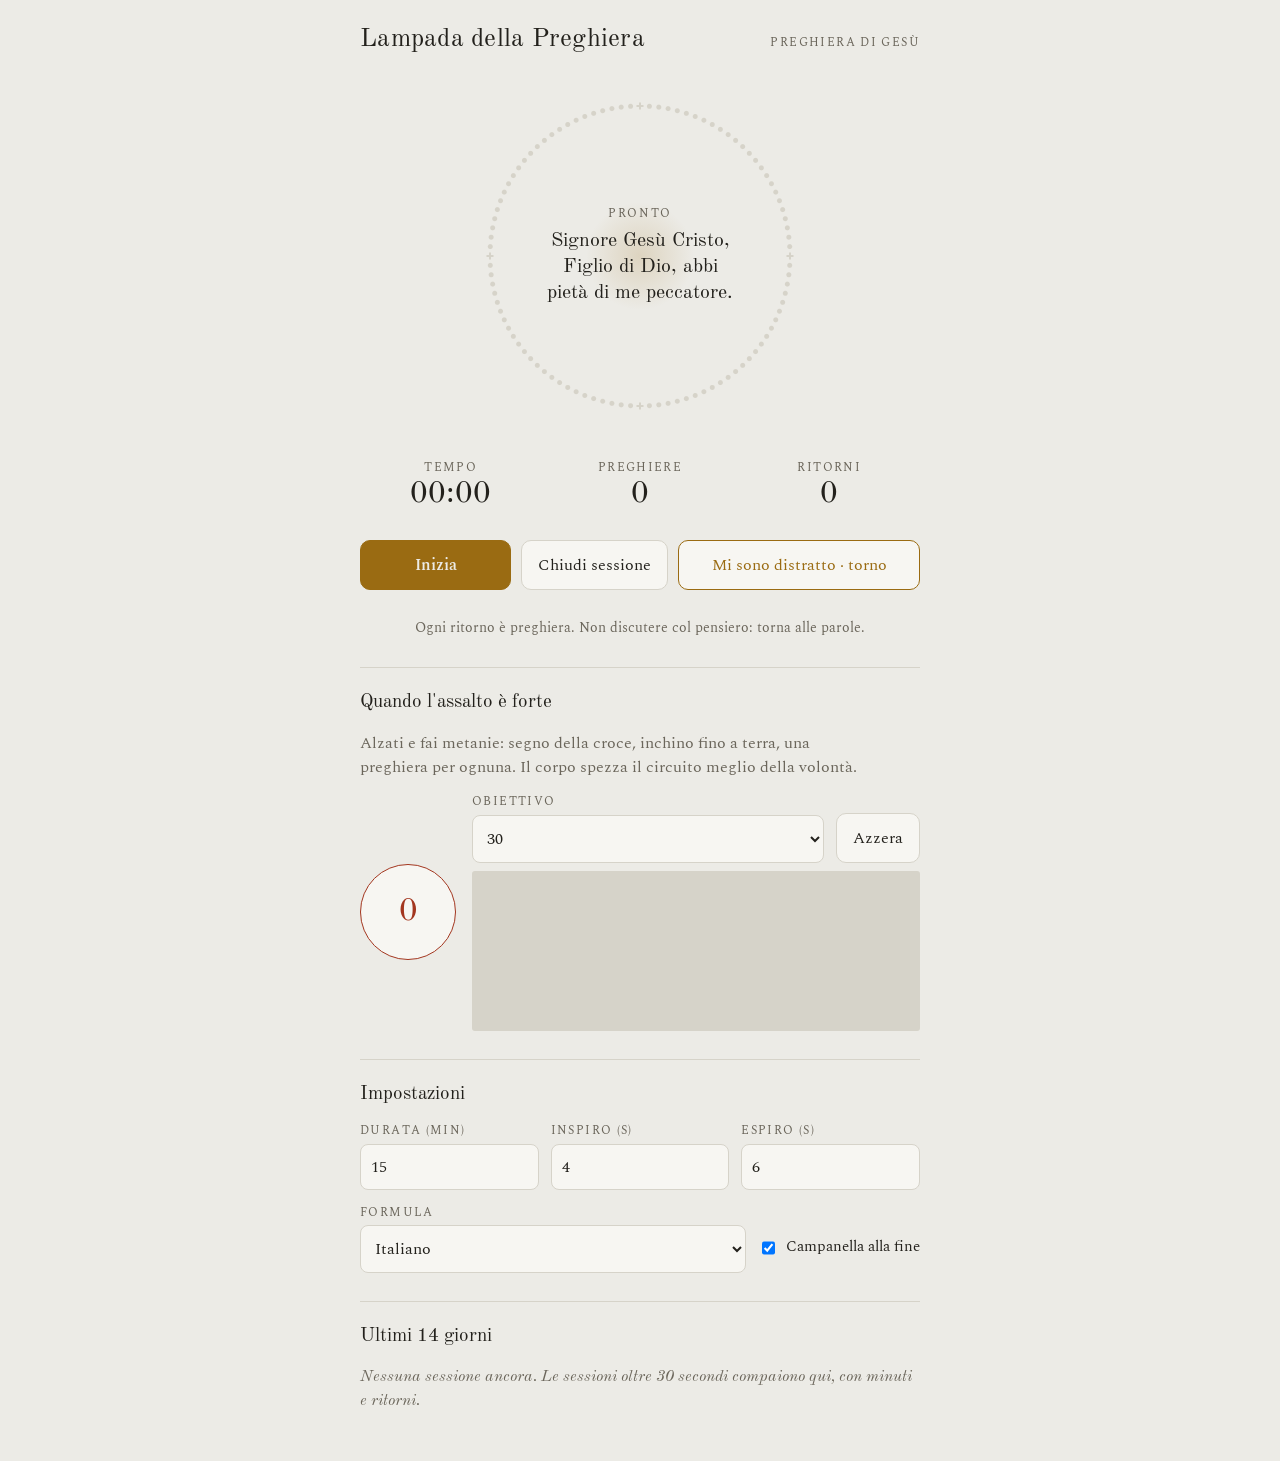
==== lampada.html @ 8685f403 "Menologio: app offline installabile Co-Authored-By: Claude Opus 5.5 <noreply@anthropic.com> Claude-S" ====
<!doctype html><html lang="it"><head><meta charset="utf-8"><meta name="viewport" content="width=device-width,initial-scale=1,viewport-fit=cover"><title>Lampada della Preghiera</title><link rel="stylesheet" href="fonts.css"><style>:root{padding-top:env(safe-area-inset-top,0px);padding-bottom:env(safe-area-inset-bottom,0px)}body{margin:0}img{max-width:100%}[hidden]{display:none!important}</style><style>
/* Layout: una colonna centrata come una cella monastica — lampada (respiro) in alto, strumenti sotto, registro in fondo */
:root{
  --bg:#ecebe6; --surface:#f7f6f2; --ink:#23211c; --muted:#6b665b; --line:#d6d3c9;
  --gold:#9a6b12; --gold-soft:#e7d6ae; --ember:#a3361f; --glow:rgba(154,107,18,.18);
  --f-display:"Old Standard TT", Georgia, "Times New Roman", serif;
  --f-body:"Spectral", Georgia, "Times New Roman", serif;
  color-scheme:light;
}
@media (prefers-color-scheme: dark){:root:not([data-theme="light"]){
  --bg:#0f1114; --surface:#171a1f; --ink:#ece6d6; --muted:#958d7a; --line:#2a2e35;
  --gold:#d9a845; --gold-soft:#3a3020; --ember:#e0704f; --glow:rgba(217,168,69,.22); color-scheme:dark}}
:root[data-theme="dark"]{
  --bg:#0f1114; --surface:#171a1f; --ink:#ece6d6; --muted:#958d7a; --line:#2a2e35;
  --gold:#d9a845; --gold-soft:#3a3020; --ember:#e0704f; --glow:rgba(217,168,69,.22); color-scheme:dark}

*{box-sizing:border-box}
body{background:var(--bg);color:var(--ink);font-family:var(--f-body);font-size:16px;line-height:1.5;
  padding-left:max(16px,env(safe-area-inset-left,0px));padding-right:max(16px,env(safe-area-inset-right,0px));padding-block:20px 48px}
.wrap{max-width:560px;margin:0 auto;display:flex;flex-direction:column;gap:28px}
header{display:flex;justify-content:space-between;align-items:baseline;gap:12px;flex-wrap:wrap}
h1{font-family:var(--f-display);font-weight:500;font-size:1.6rem;margin:0;text-wrap:balance;letter-spacing:.01em}
.label{font-size:.72rem;text-transform:uppercase;letter-spacing:.12em;color:var(--muted);font-weight:500}
.tabular{font-variant-numeric:tabular-nums}

/* Lampada / respiro */
.lamp{position:relative;display:grid;place-items:center;aspect-ratio:1;max-width:340px;width:100%;margin:0 auto}
.lamp canvas{position:absolute;inset:0;width:100%;height:100%}
.flame{width:46%;aspect-ratio:1;border-radius:50%;background:radial-gradient(circle,var(--glow) 0%,transparent 70%);
  transform:scale(.7);transition:transform 4s ease-in-out}
.center{position:absolute;inset:0;display:grid;place-items:center;text-align:center;padding:22%}
.phase{font-family:var(--f-display);font-size:1.25rem;line-height:1.3;text-wrap:balance}
.phase small{display:block;font-family:var(--f-body);font-size:.72rem;letter-spacing:.14em;text-transform:uppercase;color:var(--muted);margin-bottom:6px}

.stats{display:grid;grid-template-columns:repeat(3,1fr);gap:8px;text-align:center}
.stats b{display:block;font-family:var(--f-display);font-size:1.9rem;font-weight:500;line-height:1.1}

.controls{display:flex;gap:10px;flex-wrap:wrap}
button{font:inherit;cursor:pointer;border-radius:10px;border:1px solid var(--line);background:var(--surface);color:var(--ink);padding:12px 16px;min-height:48px}
button:focus-visible,input:focus-visible,select:focus-visible{outline:2px solid var(--gold);outline-offset:2px}
.primary{background:var(--gold);color:var(--bg);border-color:var(--gold);font-weight:700;flex:1 1 140px}
.return{flex:2 1 220px;border-color:var(--gold);color:var(--gold);font-weight:500}
.return:active{background:var(--gold-soft)}
.note{font-size:.9rem;color:var(--muted);min-height:1.4em;margin:0;text-align:center}

section.panel{border-top:1px solid var(--line);padding-top:20px;display:flex;flex-direction:column;gap:14px}
h2{font-family:var(--f-display);font-weight:500;font-size:1.2rem;margin:0}
.row{display:flex;gap:12px;flex-wrap:wrap;align-items:end}
.field{display:flex;flex-direction:column;gap:4px;flex:1 1 120px}
input,select{font:inherit;padding:10px;border-radius:8px;border:1px solid var(--line);background:var(--surface);color:var(--ink);min-height:44px}
p{margin:0}
.prose{color:var(--muted);max-width:65ch}

/* Metanie */
.met{display:flex;align-items:center;gap:16px;flex-wrap:wrap}
.met-btn{width:96px;height:96px;border-radius:50%;border-color:var(--ember);color:var(--ember);font-family:var(--f-display);font-size:2rem}
.met-btn:active{background:var(--gold-soft)}
.bar{height:6px;border-radius:3px;background:var(--line);overflow:hidden;flex:1 1 160px}
.bar i{display:block;height:100%;background:var(--ember);width:0;transition:width .3s}

/* Registro */
.log{display:flex;flex-direction:column;gap:6px}
.log-row{display:grid;grid-template-columns:5.5em 1fr 4.5em;gap:10px;align-items:center;font-size:.9rem}
.log-row .track{height:10px;border-radius:2px;background:var(--line);position:relative;overflow:hidden}
.log-row .track i{position:absolute;inset:0 auto 0 0;background:var(--gold)}
.log-row .r{color:var(--muted);text-align:right}
.empty{color:var(--muted);font-style:italic;font-family:var(--f-display)}
.toggle{display:flex;gap:8px;align-items:center;font-size:.95rem}
@media (prefers-reduced-motion:reduce){.flame{transition:none}}
</style></head><body>

<div class="wrap">
  <header>
    <h1>Lampada della Preghiera</h1>
    <span class="label tabular" id="today">Preghiera di Gesù</span>
  </header>

  <div class="lamp" aria-live="polite">
    <canvas id="beads" width="680" height="680" aria-hidden="true"></canvas>
    <div class="flame" id="flame"></div>
    <div class="center"><div class="phase" id="phase"><small>pronto</small>Signore Gesù Cristo, Figlio di Dio, abbi pietà di me peccatore</div></div>
  </div>

  <div class="stats">
    <div><span class="label">Tempo</span><b class="tabular" id="time">00:00</b></div>
    <div><span class="label">Preghiere</span><b class="tabular" id="count">0</b></div>
    <div><span class="label">Ritorni</span><b class="tabular" id="returns">0</b></div>
  </div>

  <div class="controls">
    <button class="primary" id="start">Inizia</button>
    <button id="reset">Chiudi sessione</button>
    <button class="return" id="ret">Mi sono distratto · torno</button>
  </div>
  <p class="note" id="note">Ogni ritorno è preghiera. Non discutere col pensiero: torna alle parole.</p>

  <section class="panel">
    <h2>Quando l'assalto è forte</h2>
    <p class="prose">Alzati e fai metanie: segno della croce, inchino fino a terra, una preghiera per ognuna. Il corpo spezza il circuito meglio della volontà.</p>
    <div class="met">
      <button class="met-btn tabular" id="met" aria-label="Conta una metania">0</button>
      <div style="flex:1 1 160px;display:flex;flex-direction:column;gap:8px">
        <div class="row">
          <div class="field"><label class="label" for="metGoal">Obiettivo</label>
            <select id="metGoal"><option>10</option><option selected>30</option><option>50</option><option>100</option></select></div>
          <button id="metReset">Azzera</button>
        </div>
        <div class="bar"><i id="metBar"></i></div>
      </div>
    </div>
  </section>

  <section class="panel">
    <h2>Impostazioni</h2>
    <div class="row">
      <div class="field"><label class="label" for="dur">Durata (min)</label><input id="dur" type="number" min="1" max="120" value="15"></div>
      <div class="field"><label class="label" for="inh">Inspiro (s)</label><input id="inh" type="number" min="2" max="12" value="4"></div>
      <div class="field"><label class="label" for="exh">Espiro (s)</label><input id="exh" type="number" min="2" max="14" value="6"></div>
    </div>
    <div class="row">
      <div class="field"><label class="label" for="form">Formula</label>
        <select id="form">
          <option value="it">Italiano</option>
          <option value="ru">Русский</option>
          <option value="short">Breve</option>
        </select></div>
      <label class="toggle"><input type="checkbox" id="bell" checked> Campanella alla fine</label>
    </div>
  </section>

  <section class="panel">
    <h2>Ultimi 14 giorni</h2>
    <div class="log" id="log"></div>
  </section>
</div>

<script>
const $=id=>document.getElementById(id);
const FORMS={
  it:["Signore Gesù Cristo, Figlio di Dio,","abbi pietà di me peccatore."],
  ru:["Господи Иисусе Христе, Сыне Божий,","помилуй мя грешнаго."],
  short:["Signore Gesù,","abbi pietà di me."]
};
const NOTES=["Ogni ritorno è preghiera.","Senza rimproverarti: torna alle parole.","Il pensiero è passato. La preghiera resta.","Umiltà, non irritazione.","Prendi il pensiero all'inizio, poi lascialo cadere."];
let st={running:false,elapsed:0,count:0,returns:0,met:0,last:0,phaseT:0,inhale:true};
let raf=null,wake=null,audio=null;

function load(k,d){try{const v=localStorage.getItem(k);return v?JSON.parse(v):d}catch(e){return d}}
function save(k,v){try{localStorage.setItem(k,JSON.stringify(v))}catch(e){}}
const cfg=load("lp_cfg",{dur:15,inh:4,exh:6,form:"it",bell:true});
["dur","inh","exh","form"].forEach(k=>{$(k).value=cfg[k];$(k).addEventListener("change",()=>{cfg[k]=k==="form"?$(k).value:Math.max(1,+$(k).value||1);save("lp_cfg",cfg);renderPhase()})});
$("bell").checked=cfg.bell;$("bell").addEventListener("change",()=>{cfg.bell=$("bell").checked;save("lp_cfg",cfg)});

function fmt(s){s=Math.floor(s);return String(Math.floor(s/60)).padStart(2,"0")+":"+String(s%60).padStart(2,"0")}
function renderPhase(){
  const f=FORMS[cfg.form]||FORMS.it;
  if(!st.running&&st.elapsed===0){$("phase").innerHTML="<small>pronto</small>"+f.join(" ");return}
  $("phase").innerHTML="<small>"+(st.inhale?"inspira":"espira")+"</small>"+(st.inhale?f[0]:f[1]);
  $("flame").style.transitionDuration=(st.inhale?cfg.inh:cfg.exh)+"s";
  $("flame").style.transform=st.inhale?"scale(1.25)":"scale(.7)";
}
function tick(t){
  if(!st.running)return;
  const dt=(t-st.last)/1000;st.last=t;st.elapsed+=dt;st.phaseT+=dt;
  const len=st.inhale?cfg.inh:cfg.exh;
  if(st.phaseT>=len){st.phaseT=0;if(!st.inhale){st.count++;$("count").textContent=st.count;drawBeads()}st.inhale=!st.inhale;renderPhase()}
  $("time").textContent=fmt(st.elapsed);
  if(st.elapsed>=cfg.dur*60){finish(true);return}
  raf=requestAnimationFrame(tick);
}
async function start(){
  if(st.running){st.running=false;cancelAnimationFrame(raf);$("start").textContent="Riprendi";releaseWake();return}
  st.running=true;st.last=performance.now();$("start").textContent="Pausa";
  if(!audio){try{audio=new (window.AudioContext||window.webkitAudioContext)()}catch(e){}}
  try{wake=await navigator.wakeLock.request("screen")}catch(e){}
  renderPhase();raf=requestAnimationFrame(tick);
}
function releaseWake(){try{wake&&wake.release()}catch(e){}wake=null}
function bell(){
  if(!cfg.bell||!audio)return;
  try{[0,2.2].forEach(d=>{const o=audio.createOscillator(),g=audio.createGain(),t=audio.currentTime+d;
    o.type="sine";o.frequency.value=528;g.gain.setValueAtTime(0,t);g.gain.linearRampToValueAtTime(.25,t+.02);g.gain.exponentialRampToValueAtTime(.001,t+3.5);
    o.connect(g).connect(audio.destination);o.start(t);o.stop(t+3.6)})}catch(e){}
}
function finish(done){
  st.running=false;cancelAnimationFrame(raf);releaseWake();
  if(st.elapsed>=30){
    const log=load("lp_log",{});const d=new Date().toISOString().slice(0,10);
    const e=log[d]||{min:0,ret:0,met:0,pr:0};
    e.min+=st.elapsed/60;e.ret+=st.returns;e.pr+=st.count;e.met+=st.met;log[d]=e;save("lp_log",log);
  }
  if(done){bell();$("note").textContent="Sessione compiuta. "+st.count+" preghiere, "+st.returns+" ritorni."}
  st={running:false,elapsed:0,count:0,returns:0,met:0,last:0,phaseT:0,inhale:true};
  $("time").textContent="00:00";$("count").textContent="0";$("returns").textContent="0";
  $("met").textContent="0";$("metBar").style.width="0";
  $("start").textContent="Inizia";$("flame").style.transform="scale(.7)";renderPhase();drawBeads();renderLog();
}
$("start").onclick=start;
$("reset").onclick=()=>finish(false);
$("ret").onclick=()=>{
  st.returns++;$("returns").textContent=st.returns;
  $("note").textContent=NOTES[st.returns%NOTES.length];
  if(!st.running&&st.elapsed===0)start();
  st.inhale=true;st.phaseT=0;renderPhase();
};
$("met").onclick=()=>{st.met++;$("met").textContent=st.met;$("metBar").style.width=Math.min(100,st.met/+$("metGoal").value*100)+"%";
  if(st.met===+$("metGoal").value){$("note").textContent="Metanie compiute. Torna alla preghiera seduto, lentamente.";bell()}};
$("metReset").onclick=()=>{st.met=0;$("met").textContent="0";$("metBar").style.width="0"};

/* Komboskini: 100 nodi, con croce ogni 25 */
function drawBeads(){
  const c=$("beads"),x=c.getContext("2d"),cs=getComputedStyle(document.documentElement);
  const gold=cs.getPropertyValue("--gold").trim(),line=cs.getPropertyValue("--line").trim();
  x.clearRect(0,0,680,680);const n=100,r=300,done=st.count%n;
  for(let i=0;i<n;i++){
    const a=-Math.PI/2+i/n*Math.PI*2,px=340+Math.cos(a)*r,py=340+Math.sin(a)*r;
    x.fillStyle=i<done?gold:line;
    if(i%25===0){x.fillRect(px-7,py-2,14,4);x.fillRect(px-2,py-7,4,14)}
    else{x.beginPath();x.arc(px,py,i<done?6:5,0,Math.PI*2);x.fill()}
  }
  if(st.count>=n){x.fillStyle=gold;x.font="400 22px 'Old Standard TT', Georgia, serif";x.textAlign="center";x.fillText("× "+Math.floor(st.count/n),340,620)}
}
function renderLog(){
  const log=load("lp_log",{}),el=$("log");el.innerHTML="";
  const days=[];for(let i=13;i>=0;i--){const d=new Date();d.setDate(d.getDate()-i);days.push(d.toISOString().slice(0,10))}
  const has=days.some(d=>log[d]);
  if(!has){el.innerHTML='<p class="empty">Nessuna sessione ancora. Le sessioni oltre 30 secondi compaiono qui, con minuti e ritorni.</p>';return}
  const max=Math.max(cfg.dur,...days.map(d=>log[d]?log[d].min:0));
  days.slice().reverse().forEach(d=>{
    const e=log[d];const dt=new Date(d+"T12:00");
    const row=document.createElement("div");row.className="log-row tabular";
    row.innerHTML='<span>'+dt.toLocaleDateString("it-IT",{weekday:"short",day:"numeric"})+'</span><span class="track"><i style="width:'+(e?e.min/max*100:0)+'%"></i></span><span class="r">'+(e?Math.round(e.min)+"′ · "+e.ret+"↺":"—")+'</span>';
    el.appendChild(row);
  });
}
const mq=window.matchMedia("(prefers-color-scheme: dark)");mq.addEventListener&&mq.addEventListener("change",drawBeads);
new MutationObserver(drawBeads).observe(document.documentElement,{attributes:true,attributeFilter:["data-theme"]});
document.addEventListener("visibilitychange",async()=>{if(document.visibilityState==="visible"&&st.running){try{wake=await navigator.wakeLock.request("screen")}catch(e){}}});
renderPhase();drawBeads();renderLog();
</script>
</body></html>
---- fonts.css ----
@font-face{font-family:'Old Standard TT';font-style:normal;font-weight:400;font-display:swap;src:url(fonts/old-standard-tt-cyrillic-ext-400-normal.woff2) format('woff2');unicode-range:U+0460-052F,U+1C80-1C8A,U+20B4,U+2DE0-2DFF,U+A640-A69F,U+FE2E-FE2F}
@font-face{font-family:'Old Standard TT';font-style:normal;font-weight:400;font-display:swap;src:url(fonts/old-standard-tt-cyrillic-400-normal.woff2) format('woff2');unicode-range:U+0301,U+0400-045F,U+0490-0491,U+04B0-04B1,U+2116}
@font-face{font-family:'Old Standard TT';font-style:normal;font-weight:400;font-display:swap;src:url(fonts/old-standard-tt-latin-ext-400-normal.woff2) format('woff2');unicode-range:U+0100-02BA,U+02BD-02C5,U+02C7-02CC,U+02CE-02D7,U+02DD-02FF,U+0304,U+0308,U+0329,U+1D00-1DBF,U+1E00-1E9F,U+1EF2-1EFF,U+2020,U+20A0-20AB,U+20AD-20C0,U+2113,U+2C60-2C7F,U+A720-A7FF}
@font-face{font-family:'Old Standard TT';font-style:normal;font-weight:400;font-display:swap;src:url(fonts/old-standard-tt-latin-400-normal.woff2) format('woff2');unicode-range:U+0000-00FF,U+0131,U+0152-0153,U+02BB-02BC,U+02C6,U+02DA,U+02DC,U+0304,U+0308,U+0329,U+2000-206F,U+20AC,U+2122,U+2191,U+2193,U+2212,U+2215,U+FEFF,U+FFFD}
@font-face{font-family:'Old Standard TT';font-style:italic;font-weight:400;font-display:swap;src:url(fonts/old-standard-tt-cyrillic-ext-400-italic.woff2) format('woff2');unicode-range:U+0460-052F,U+1C80-1C8A,U+20B4,U+2DE0-2DFF,U+A640-A69F,U+FE2E-FE2F}
@font-face{font-family:'Old Standard TT';font-style:italic;font-weight:400;font-display:swap;src:url(fonts/old-standard-tt-cyrillic-400-italic.woff2) format('woff2');unicode-range:U+0301,U+0400-045F,U+0490-0491,U+04B0-04B1,U+2116}
@font-face{font-family:'Old Standard TT';font-style:italic;font-weight:400;font-display:swap;src:url(fonts/old-standard-tt-latin-ext-400-italic.woff2) format('woff2');unicode-range:U+0100-02BA,U+02BD-02C5,U+02C7-02CC,U+02CE-02D7,U+02DD-02FF,U+0304,U+0308,U+0329,U+1D00-1DBF,U+1E00-1E9F,U+1EF2-1EFF,U+2020,U+20A0-20AB,U+20AD-20C0,U+2113,U+2C60-2C7F,U+A720-A7FF}
@font-face{font-family:'Old Standard TT';font-style:italic;font-weight:400;font-display:swap;src:url(fonts/old-standard-tt-latin-400-italic.woff2) format('woff2');unicode-range:U+0000-00FF,U+0131,U+0152-0153,U+02BB-02BC,U+02C6,U+02DA,U+02DC,U+0304,U+0308,U+0329,U+2000-206F,U+20AC,U+2122,U+2191,U+2193,U+2212,U+2215,U+FEFF,U+FFFD}
@font-face{font-family:'Old Standard TT';font-style:normal;font-weight:700;font-display:swap;src:url(fonts/old-standard-tt-cyrillic-ext-700-normal.woff2) format('woff2');unicode-range:U+0460-052F,U+1C80-1C8A,U+20B4,U+2DE0-2DFF,U+A640-A69F,U+FE2E-FE2F}
@font-face{font-family:'Old Standard TT';font-style:normal;font-weight:700;font-display:swap;src:url(fonts/old-standard-tt-cyrillic-700-normal.woff2) format('woff2');unicode-range:U+0301,U+0400-045F,U+0490-0491,U+04B0-04B1,U+2116}
@font-face{font-family:'Old Standard TT';font-style:normal;font-weight:700;font-display:swap;src:url(fonts/old-standard-tt-latin-ext-700-normal.woff2) format('woff2');unicode-range:U+0100-02BA,U+02BD-02C5,U+02C7-02CC,U+02CE-02D7,U+02DD-02FF,U+0304,U+0308,U+0329,U+1D00-1DBF,U+1E00-1E9F,U+1EF2-1EFF,U+2020,U+20A0-20AB,U+20AD-20C0,U+2113,U+2C60-2C7F,U+A720-A7FF}
@font-face{font-family:'Old Standard TT';font-style:normal;font-weight:700;font-display:swap;src:url(fonts/old-standard-tt-latin-700-normal.woff2) format('woff2');unicode-range:U+0000-00FF,U+0131,U+0152-0153,U+02BB-02BC,U+02C6,U+02DA,U+02DC,U+0304,U+0308,U+0329,U+2000-206F,U+20AC,U+2122,U+2191,U+2193,U+2212,U+2215,U+FEFF,U+FFFD}
@font-face{font-family:'Spectral';font-style:normal;font-weight:400;font-display:swap;src:url(fonts/spectral-cyrillic-ext-400-normal.woff2) format('woff2');unicode-range:U+0460-052F,U+1C80-1C8A,U+20B4,U+2DE0-2DFF,U+A640-A69F,U+FE2E-FE2F}
@font-face{font-family:'Spectral';font-style:normal;font-weight:400;font-display:swap;src:url(fonts/spectral-cyrillic-400-normal.woff2) format('woff2');unicode-range:U+0301,U+0400-045F,U+0490-0491,U+04B0-04B1,U+2116}
@font-face{font-family:'Spectral';font-style:normal;font-weight:400;font-display:swap;src:url(fonts/spectral-latin-ext-400-normal.woff2) format('woff2');unicode-range:U+0100-02BA,U+02BD-02C5,U+02C7-02CC,U+02CE-02D7,U+02DD-02FF,U+0304,U+0308,U+0329,U+1D00-1DBF,U+1E00-1E9F,U+1EF2-1EFF,U+2020,U+20A0-20AB,U+20AD-20C0,U+2113,U+2C60-2C7F,U+A720-A7FF}
@font-face{font-family:'Spectral';font-style:normal;font-weight:400;font-display:swap;src:url(fonts/spectral-latin-400-normal.woff2) format('woff2');unicode-range:U+0000-00FF,U+0131,U+0152-0153,U+02BB-02BC,U+02C6,U+02DA,U+02DC,U+0304,U+0308,U+0329,U+2000-206F,U+20AC,U+2122,U+2191,U+2193,U+2212,U+2215,U+FEFF,U+FFFD}
@font-face{font-family:'Spectral';font-style:italic;font-weight:400;font-display:swap;src:url(fonts/spectral-cyrillic-ext-400-italic.woff2) format('woff2');unicode-range:U+0460-052F,U+1C80-1C8A,U+20B4,U+2DE0-2DFF,U+A640-A69F,U+FE2E-FE2F}
@font-face{font-family:'Spectral';font-style:italic;font-weight:400;font-display:swap;src:url(fonts/spectral-cyrillic-400-italic.woff2) format('woff2');unicode-range:U+0301,U+0400-045F,U+0490-0491,U+04B0-04B1,U+2116}
@font-face{font-family:'Spectral';font-style:italic;font-weight:400;font-display:swap;src:url(fonts/spectral-latin-ext-400-italic.woff2) format('woff2');unicode-range:U+0100-02BA,U+02BD-02C5,U+02C7-02CC,U+02CE-02D7,U+02DD-02FF,U+0304,U+0308,U+0329,U+1D00-1DBF,U+1E00-1E9F,U+1EF2-1EFF,U+2020,U+20A0-20AB,U+20AD-20C0,U+2113,U+2C60-2C7F,U+A720-A7FF}
@font-face{font-family:'Spectral';font-style:italic;font-weight:400;font-display:swap;src:url(fonts/spectral-latin-400-italic.woff2) format('woff2');unicode-range:U+0000-00FF,U+0131,U+0152-0153,U+02BB-02BC,U+02C6,U+02DA,U+02DC,U+0304,U+0308,U+0329,U+2000-206F,U+20AC,U+2122,U+2191,U+2193,U+2212,U+2215,U+FEFF,U+FFFD}
@font-face{font-family:'Spectral';font-style:normal;font-weight:600;font-display:swap;src:url(fonts/spectral-cyrillic-ext-600-normal.woff2) format('woff2');unicode-range:U+0460-052F,U+1C80-1C8A,U+20B4,U+2DE0-2DFF,U+A640-A69F,U+FE2E-FE2F}
@font-face{font-family:'Spectral';font-style:normal;font-weight:600;font-display:swap;src:url(fonts/spectral-cyrillic-600-normal.woff2) format('woff2');unicode-range:U+0301,U+0400-045F,U+0490-0491,U+04B0-04B1,U+2116}
@font-face{font-family:'Spectral';font-style:normal;font-weight:600;font-display:swap;src:url(fonts/spectral-latin-ext-600-normal.woff2) format('woff2');unicode-range:U+0100-02BA,U+02BD-02C5,U+02C7-02CC,U+02CE-02D7,U+02DD-02FF,U+0304,U+0308,U+0329,U+1D00-1DBF,U+1E00-1E9F,U+1EF2-1EFF,U+2020,U+20A0-20AB,U+20AD-20C0,U+2113,U+2C60-2C7F,U+A720-A7FF}
@font-face{font-family:'Spectral';font-style:normal;font-weight:600;font-display:swap;src:url(fonts/spectral-latin-600-normal.woff2) format('woff2');unicode-range:U+0000-00FF,U+0131,U+0152-0153,U+02BB-02BC,U+02C6,U+02DA,U+02DC,U+0304,U+0308,U+0329,U+2000-206F,U+20AC,U+2122,U+2191,U+2193,U+2212,U+2215,U+FEFF,U+FFFD}
@font-face{font-family:'Spectral SC';font-style:normal;font-weight:500;font-display:swap;src:url(fonts/spectral-sc-cyrillic-ext-500-normal.woff2) format('woff2');unicode-range:U+0460-052F,U+1C80-1C8A,U+20B4,U+2DE0-2DFF,U+A640-A69F,U+FE2E-FE2F}
@font-face{font-family:'Spectral SC';font-style:normal;font-weight:500;font-display:swap;src:url(fonts/spectral-sc-cyrillic-500-normal.woff2) format('woff2');unicode-range:U+0301,U+0400-045F,U+0490-0491,U+04B0-04B1,U+2116}
@font-face{font-family:'Spectral SC';font-style:normal;font-weight:500;font-display:swap;src:url(fonts/spectral-sc-latin-ext-500-normal.woff2) format('woff2');unicode-range:U+0100-02BA,U+02BD-02C5,U+02C7-02CC,U+02CE-02D7,U+02DD-02FF,U+0304,U+0308,U+0329,U+1D00-1DBF,U+1E00-1E9F,U+1EF2-1EFF,U+2020,U+20A0-20AB,U+20AD-20C0,U+2113,U+2C60-2C7F,U+A720-A7FF}
@font-face{font-family:'Spectral SC';font-style:normal;font-weight:500;font-display:swap;src:url(fonts/spectral-sc-latin-500-normal.woff2) format('woff2');unicode-range:U+0000-00FF,U+0131,U+0152-0153,U+02BB-02BC,U+02C6,U+02DA,U+02DC,U+0304,U+0308,U+0329,U+2000-206F,U+20AC,U+2122,U+2191,U+2193,U+2212,U+2215,U+FEFF,U+FFFD}
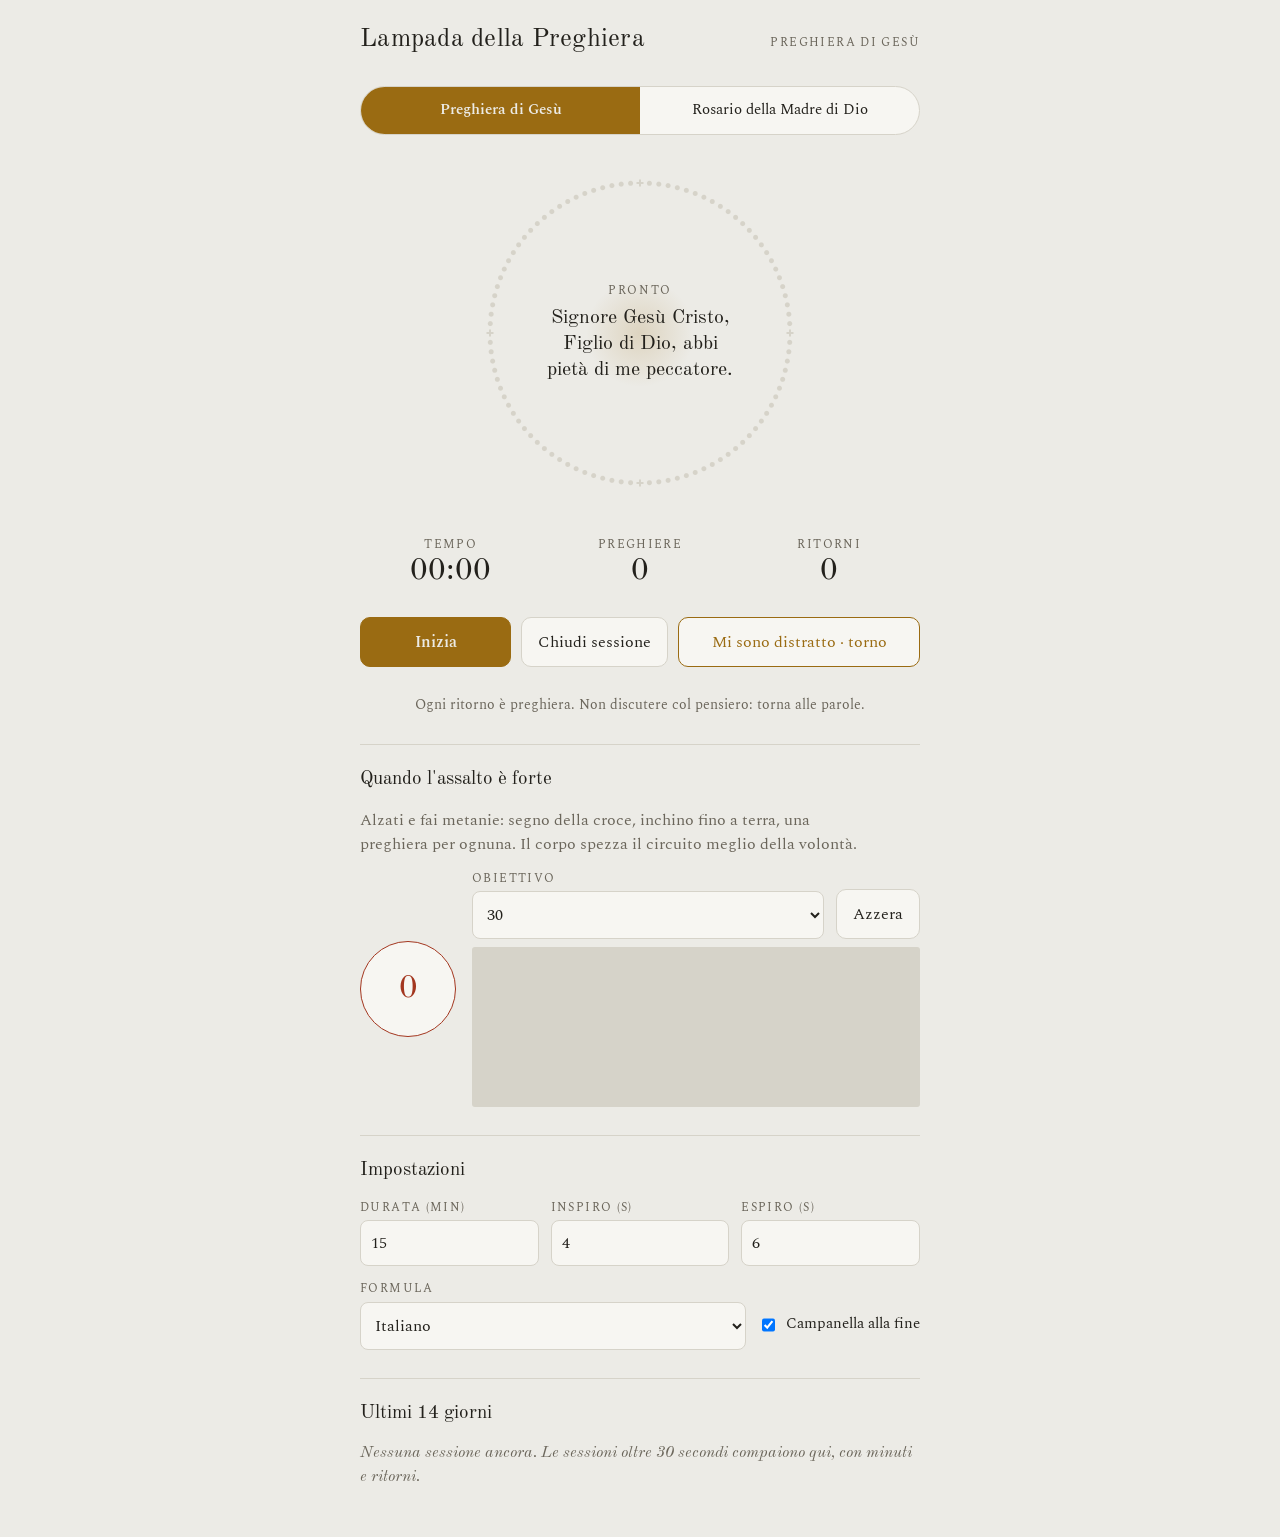
==== commit 95b84cd5: "Santi apribili, lettura ad alta voce, rosario nella Lampada, canto solo su YouTube Co-Authored-By: C" ====
--- a/lampada.html
+++ b/lampada.html
@@ -66,6 +66,19 @@
 .log-row .r{color:var(--muted);text-align:right}
 .empty{color:var(--muted);font-style:italic;font-family:var(--f-display)}
 .toggle{display:flex;gap:8px;align-items:center;font-size:.95rem}
+.modes{display:flex;border:1px solid var(--line);border-radius:999px;overflow:hidden;background:var(--surface)}
+.modes button{flex:1;border:0;border-radius:0;min-height:44px;background:transparent;font-size:.95rem}
+.modes button[aria-pressed="true"]{background:var(--gold);color:var(--bg);font-weight:700}
+.rlamp{cursor:pointer;-webkit-tap-highlight-color:transparent}
+.rlamp .center{padding:17%}
+.rtext{font-family:var(--f-display);font-size:1.12rem;line-height:1.35;text-wrap:balance}
+.rtext small{display:block;font-family:var(--f-body);font-size:.72rem;letter-spacing:.14em;text-transform:uppercase;color:var(--muted);margin-bottom:6px}
+.rtext[lang="cu"]{font-size:1.05rem}
+.mystery{border-top:1px solid var(--line);padding-top:16px;display:flex;flex-direction:column;gap:4px}
+.mystery b{font-family:var(--f-display);font-weight:500;font-size:1.3rem;line-height:1.2}
+.mystery .cu{color:var(--muted);font-family:var(--f-display)}
+.mystery p{margin:0;color:var(--muted)}
+html.no-tts .tts{display:none}
 @media (prefers-reduced-motion:reduce){.flame{transition:none}}
 </style></head><body>
 
@@ -75,6 +88,12 @@
     <span class="label tabular" id="today">Preghiera di Gesù</span>
   </header>
 
+  <div class="modes" role="group" aria-label="Modo di preghiera">
+    <button id="mode-j" aria-pressed="true">Preghiera di Gesù</button>
+    <button id="mode-r" aria-pressed="false">Rosario della Madre di Dio</button>
+  </div>
+
+  <div id="jesus" style="display:contents">
   <div class="lamp" aria-live="polite">
     <canvas id="beads" width="680" height="680" aria-hidden="true"></canvas>
     <div class="flame" id="flame"></div>
@@ -132,6 +151,41 @@
     <h2>Ultimi 14 giorni</h2>
     <div class="log" id="log"></div>
   </section>
+  </div>
+
+  <div id="rosary" hidden style="display:contents">
+    <p class="prose" id="r-intro">La regola della Madre di Dio: centocinquanta volte «Madre di Dio Vergine, rallegrati», in quindici decine, ognuna aperta dal Padre nostro e da un evento della sua vita. San Serafino di Sarov la raccomandava; i quindici misteri seguono lo schema diffuso dal vescovo Serafino Zvezdinskij.</p>
+    <div class="lamp rlamp" id="rlamp" role="button" tabindex="0" aria-label="Avanti di un grano">
+      <canvas id="rbeads" width="680" height="680" aria-hidden="true"></canvas>
+      <div class="center"><div class="rtext" id="rtext" aria-live="polite"></div></div>
+    </div>
+    <div class="stats">
+      <div><span class="label">Decina</span><b class="tabular" id="r-dec">1</b></div>
+      <div><span class="label">Grano</span><b class="tabular" id="r-ave">0</b></div>
+      <div><span class="label">Totale</span><b class="tabular" id="r-tot">0</b></div>
+    </div>
+    <div class="mystery">
+      <span class="label" id="r-mlabel">Primo mistero</span>
+      <b id="r-myst"></b>
+      <span class="cu" id="r-myst-cu" lang="cu"></span>
+      <p id="r-myst-d"></p>
+    </div>
+    <div class="controls">
+      <button id="r-prev">Indietro</button>
+      <button class="primary" id="r-next">Avanti</button>
+      <button class="tts" id="r-say">Ascolta</button>
+    </div>
+    <p class="note">Tocca la lampada o premi Avanti a ogni grano. Il punto in cui sei resta salvato.</p>
+    <section class="panel">
+      <h2>Impostazioni del rosario</h2>
+      <div class="row">
+        <div class="field"><label class="label" for="r-lang">Lingua</label>
+          <select id="r-lang"><option value="it">Italiano</option><option value="cu">Slavonico</option></select></div>
+        <label class="toggle tts"><input type="checkbox" id="r-auto"> Leggi ad alta voce a ogni grano</label>
+        <button id="r-reset">Ricomincia da capo</button>
+      </div>
+    </section>
+  </div>
 </div>
 
 <script>
@@ -233,9 +287,119 @@
     el.appendChild(row);
   });
 }
-const mq=window.matchMedia("(prefers-color-scheme: dark)");mq.addEventListener&&mq.addEventListener("change",drawBeads);
-new MutationObserver(drawBeads).observe(document.documentElement,{attributes:true,attributeFilter:["data-theme"]});
+const mq=window.matchMedia("(prefers-color-scheme: dark)");mq.addEventListener&&mq.addEventListener("change",()=>{drawBeads();if(!$("rosary").hidden)drawRosary()});
+new MutationObserver(()=>{drawBeads();if(!$("rosary").hidden)drawRosary()}).observe(document.documentElement,{attributes:true,attributeFilter:["data-theme"]});
 document.addEventListener("visibilitychange",async()=>{if(document.visibilityState==="visible"&&st.running){try{wake=await navigator.wakeLock.request("screen")}catch(e){}}});
 renderPhase();drawBeads();renderLog();
+
+/* ---------- Rosario della Madre di Dio: 15 decine, ciascuna Padre nostro + 10 «Madre di Dio Vergine» ---------- */
+const RTXT = {
+  pn: {it: "Padre nostro, che sei nei cieli, sia santificato il tuo nome, venga il tuo regno, sia fatta la tua volontà, come in cielo così in terra. Dacci oggi il nostro pane quotidiano, e rimetti a noi i nostri debiti come noi li rimettiamo ai nostri debitori, e non ci indurre in tentazione, ma liberaci dal maligno.",
+       cu: "Отче наш, Иже еси на небесех! Да святится имя Твое, да приидет Царствие Твое, да будет воля Твоя, яко на небеси и на земли. Хлеб наш насущный даждь нам днесь; и остави нам долги наша, якоже и мы оставляем должником нашим; и не введи нас во искушение, но избави нас от лукаваго."},
+  ave: {it: "Madre di Dio Vergine, rallegrati, Maria piena di grazia, il Signore è con te. Benedetta tu fra le donne e benedetto il frutto del tuo grembo, perché hai partorito il Salvatore delle anime nostre.",
+        cu: "Богородице Дево, радуйся, Благодатная Марие, Господь с Тобою; благословена Ты в женах, и благословен плод чрева Твоего, яко Спаса родила еси душ наших."},
+  end: {it: "È veramente giusto proclamare beata te, Madre di Dio, sempre beata e tutta immacolata e Madre del nostro Dio. Più venerabile dei cherubini e incomparabilmente più gloriosa dei serafini, tu che senza corruzione hai generato Dio Verbo, vera Madre di Dio, noi ti magnifichiamo.",
+        cu: "Достойно есть яко воистину блажити Тя, Богородицу, Присноблаженную и Пренепорочную и Матерь Бога нашего. Честнейшую Херувим и славнейшую без сравнения Серафим, без истления Бога Слова рождшую, сущую Богородицу Тя величаем."}
+};
+const MYST = [
+  ["La Natività della Madre di Dio", "Рождество Богородицы", "Nasce da Gioacchino e Anna la madre del Signore."],
+  ["L'Ingresso della Madre di Dio al Tempio", "Введение во храм Богородицы", "Bambina, è offerta a Dio nel Tempio di Gerusalemme."],
+  ["L'Annunciazione", "Благовещение", "«Ecco la serva del Signore»: Luca 1,26-38."],
+  ["La visita a santa Elisabetta", "Встреча с праведной Елисаветой", "Il bambino sussulta nel grembo di Elisabetta: Luca 1,39-56."],
+  ["La Natività di Cristo", "Рождество Христово", "Il Verbo nasce a Betlemme: Luca 2,1-20."],
+  ["L'Incontro del Signore nel Tempio", "Сретение Господне", "Simeone accoglie il Bambino tra le braccia: Luca 2,22-38."],
+  ["La fuga in Egitto", "Бегство во Египет", "Giuseppe porta il Bambino e sua madre in esilio: Matteo 2,13-15."],
+  ["Gesù dodicenne ritrovato nel Tempio", "Обретение Отрока Иисуса во храме", "«Non sapevate che devo occuparmi delle cose del Padre mio?»: Luca 2,41-52."],
+  ["Le nozze di Cana", "Чудо в Кане Галилейской", "«Fate tutto quello che vi dirà»: Giovanni 2,1-11."],
+  ["La Madre di Dio presso la Croce", "Предстояние у Креста", "«Donna, ecco tuo figlio»: Giovanni 19,25-27."],
+  ["La Risurrezione di Cristo", "Воскресение Христово", "Cristo è risorto dai morti."],
+  ["L'Ascensione del Signore", "Вознесение Господне", "Sale al cielo davanti agli apostoli: Atti 1,9-11."],
+  ["La discesa dello Spirito Santo", "Сошествие Святаго Духа", "Con gli apostoli, in preghiera con Maria, scende lo Spirito: Atti 1,14 e 2,1-4."],
+  ["La Dormizione della Madre di Dio", "Успение Богородицы", "Il Figlio accoglie l'anima di sua madre."],
+  ["La gloria della Madre di Dio", "Прославление Богородицы", "La sua intercessione e la sua protezione su chi la invoca."]
+];
+const ORD = ["Primo","Secondo","Terzo","Quarto","Quinto","Sesto","Settimo","Ottavo","Nono","Decimo","Undicesimo","Dodicesimo","Tredicesimo","Quattordicesimo","Quindicesimo"];
+const RSTEPS = 15 * 11;                 // the final step (165) is «È veramente giusto»
+const ros = load("lp_rosary", {step: 0, lang: "it", auto: false});
+
+function rInfo(step){
+  if (step >= RSTEPS) return {dec: 15, ave: 10, total: 150, kind: "end"};
+  const dec = Math.floor(step / 11), k = step % 11;
+  return {dec: dec + 1, ave: k, total: dec * 10 + k, kind: k === 0 ? "pn" : "ave"};
+}
+function renderRosary(){
+  const i = rInfo(ros.step), t = RTXT[i.kind][ros.lang];
+  const head = i.kind === "pn" ? "Padre nostro" : i.kind === "end" ? "Conclusione" : "Madre di Dio Vergine · " + i.ave + " di 10";
+  $("rtext").setAttribute("lang", ros.lang);
+  $("rtext").innerHTML = "<small>" + head + "</small>" + t;
+  $("r-dec").textContent = i.dec; $("r-ave").textContent = i.ave; $("r-tot").textContent = i.total;
+  const m = MYST[i.dec - 1];
+  $("r-mlabel").textContent = i.kind === "end" ? "Compiuto" : ORD[i.dec - 1] + " mistero";
+  $("r-myst").textContent = i.kind === "end" ? "Centocinquanta volte: rallegrati" : m[0];
+  $("r-myst-cu").textContent = i.kind === "end" ? "" : m[1];
+  $("r-myst-d").textContent = i.kind === "end" ? "Concludi con «È veramente giusto»." : m[2];
+  $("r-lang").value = ros.lang; $("r-auto").checked = !!ros.auto;
+  drawRosary();
+}
+function drawRosary(){
+  const c = $("rbeads"), x = c.getContext("2d"), cs = getComputedStyle(document.documentElement);
+  const gold = cs.getPropertyValue("--gold").trim(), line = cs.getPropertyValue("--line").trim(), ember = cs.getPropertyValue("--ember").trim();
+  x.clearRect(0, 0, 680, 680);
+  const r = 305;
+  for (let s = 0; s < RSTEPS; s++) {
+    const a = -Math.PI / 2 + (s + 0.5) / RSTEPS * Math.PI * 2, px = 340 + Math.cos(a) * r, py = 340 + Math.sin(a) * r;
+    const big = s % 11 === 0, done = s < ros.step, here = s === ros.step;
+    x.fillStyle = here ? ember : done ? gold : line;
+    x.beginPath(); x.arc(px, py, big ? 8.5 : (here ? 6.5 : 4.6), 0, Math.PI * 2); x.fill();
+  }
+}
+function rSpeak(){
+  const i = rInfo(ros.step);
+  speakText(RTXT[i.kind][ros.lang], ros.lang === "it" ? "it" : "ru");
+}
+function rGo(d){
+  ros.step = Math.max(0, Math.min(RSTEPS, ros.step + d));
+  save("lp_rosary", ros); renderRosary();
+  if (ros.step === RSTEPS && d > 0) bell();
+  if (ros.auto && d > 0) rSpeak();
+}
+
+/* the device's own voices */
+const HAS_TTS = typeof window.speechSynthesis !== "undefined" && typeof window.SpeechSynthesisUtterance === "function";
+if (!HAS_TTS) document.documentElement.classList.add("no-tts");
+function speakText(text, l){
+  if (!HAS_TTS) return;
+  try {
+    speechSynthesis.cancel();
+    const pre = l === "it" ? "it" : "ru";
+    const v = speechSynthesis.getVoices().filter(v => (v.lang || "").toLowerCase().replace("_", "-").startsWith(pre));
+    const u = new SpeechSynthesisUtterance(text);
+    u.lang = l === "it" ? "it-IT" : "ru-RU";
+    if (v.length) u.voice = v.find(x => x.localService) || v[0];
+    u.rate = l === "it" ? 0.95 : 0.9;
+    speechSynthesis.speak(u);
+  } catch (e) {}
+}
+
+function setMode(m){
+  save("lp_mode", m);
+  $("mode-j").setAttribute("aria-pressed", String(m === "j"));
+  $("mode-r").setAttribute("aria-pressed", String(m === "r"));
+  $("jesus").hidden = m !== "j"; $("jesus").style.display = m === "j" ? "contents" : "none";
+  $("rosary").hidden = m !== "r"; $("rosary").style.display = m === "r" ? "contents" : "none";
+  $("today").textContent = m === "j" ? "Preghiera di Gesù" : "Rosario della Madre di Dio";
+  if (m === "r") renderRosary();
+}
+$("mode-j").onclick = () => setMode("j");
+$("mode-r").onclick = () => { if (!audio) { try { audio = new (window.AudioContext || window.webkitAudioContext)(); } catch (e) {} } setMode("r"); };
+$("r-next").onclick = () => rGo(1);
+$("r-prev").onclick = () => rGo(-1);
+$("rlamp").onclick = () => rGo(1);
+$("rlamp").onkeydown = e => { if (e.key === "Enter" || e.key === " ") { e.preventDefault(); rGo(1); } };
+$("r-say").onclick = rSpeak;
+$("r-reset").onclick = () => { ros.step = 0; save("lp_rosary", ros); renderRosary(); };
+$("r-lang").onchange = () => { ros.lang = $("r-lang").value; save("lp_rosary", ros); renderRosary(); };
+$("r-auto").onchange = () => { ros.auto = $("r-auto").checked; save("lp_rosary", ros); };
+setMode(load("lp_mode", "j") === "r" ? "r" : "j");
 </script>
 </body></html>
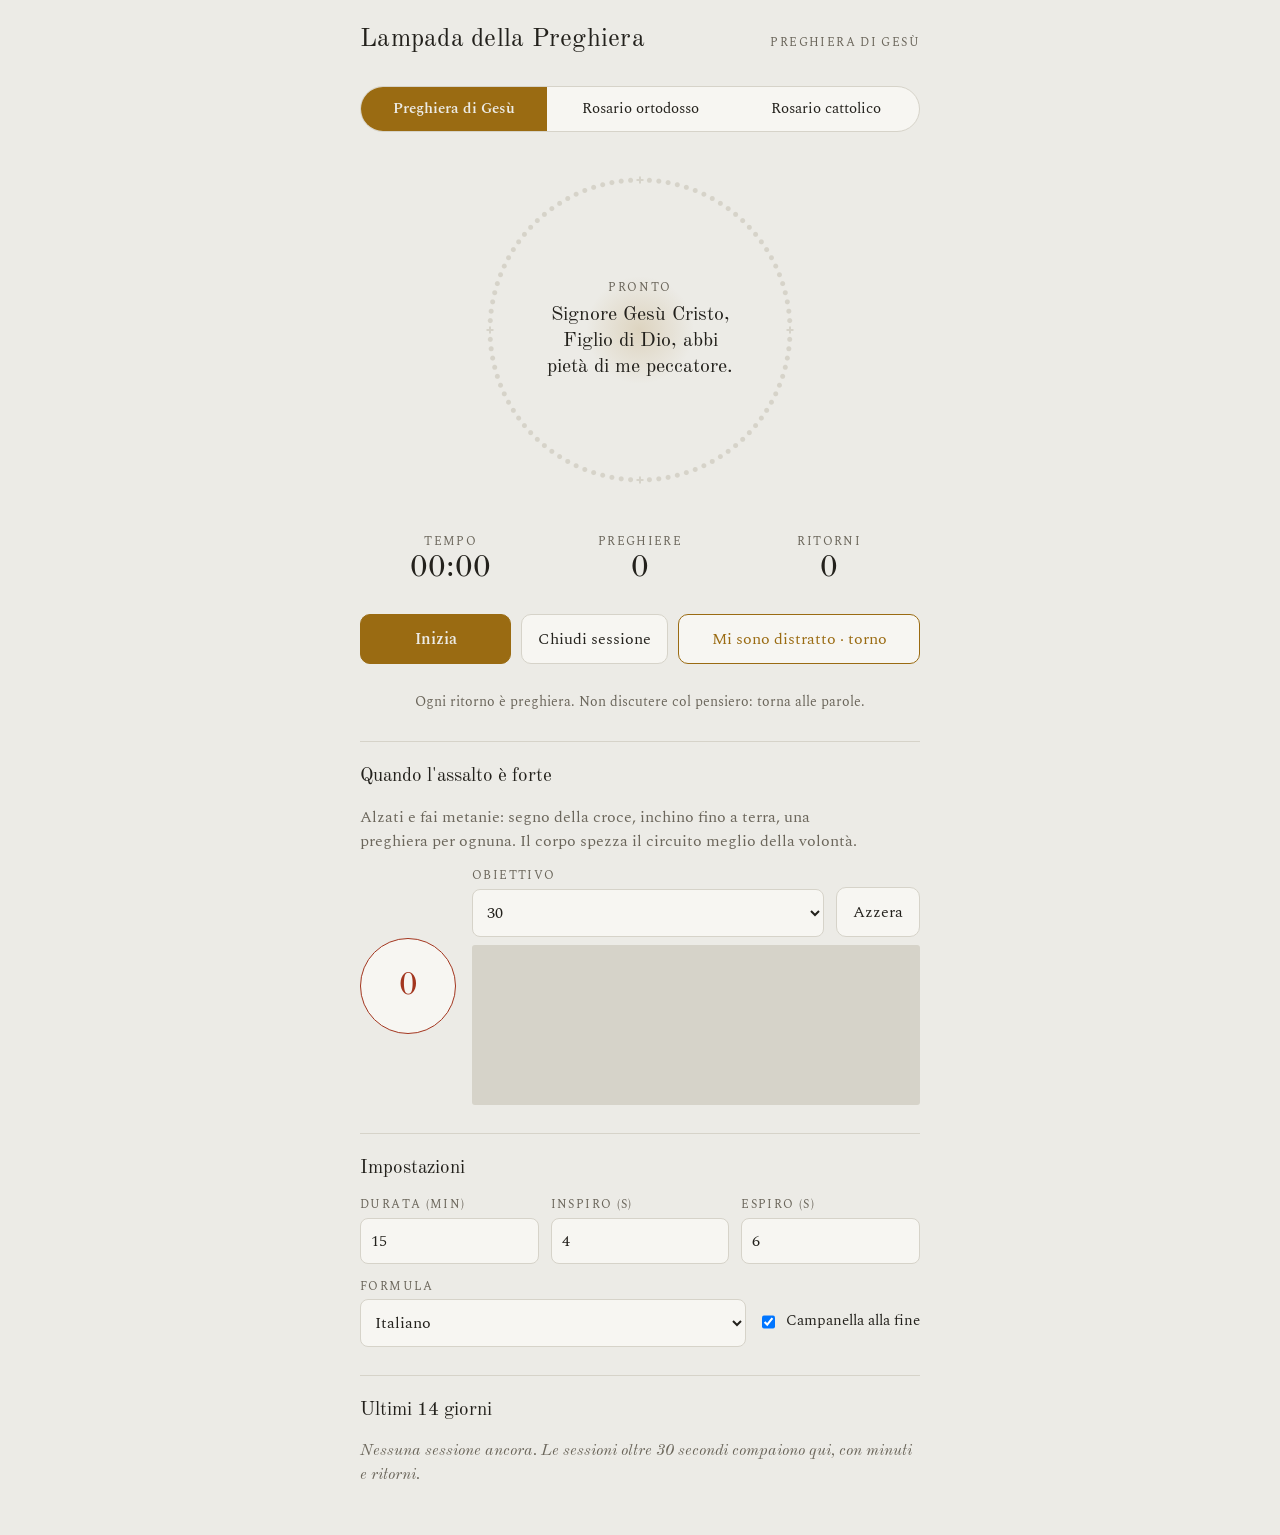
==== commit cca15170: "Rosario cattolico, preghiera a voce nella Lampada, scelta della voce di lettura Co-Authored-By: Clau" ====
--- a/lampada.html
+++ b/lampada.html
@@ -79,6 +79,16 @@
 .mystery .cu{color:var(--muted);font-family:var(--f-display)}
 .mystery p{margin:0;color:var(--muted)}
 html.no-tts .tts{display:none}
+.modes button{line-height:1.2;padding:6px 8px}
+.micbox{display:flex;flex-direction:column;align-items:center;gap:8px;text-align:center}
+.mic{display:inline-flex;align-items:center;gap:10px;border:1px solid var(--ember);color:var(--ember);border-radius:999px;padding:10px 20px;min-height:48px;background:var(--surface);font-weight:500}
+.mic svg{width:22px;height:22px;fill:none;stroke:currentColor;stroke-width:1.7;stroke-linecap:round}
+.mic[aria-pressed="true"]{background:var(--ember);color:var(--bg)}
+.mic[aria-pressed="true"] svg{animation:pulse 1.6s ease-in-out infinite}
+@keyframes pulse{50%{opacity:.45}}
+@media (prefers-reduced-motion:reduce){.mic[aria-pressed="true"] svg{animation:none}}
+#r-heard{max-width:40ch}
+input[type=range]{accent-color:var(--gold)}
 @media (prefers-reduced-motion:reduce){.flame{transition:none}}
 </style></head><body>
 
@@ -90,7 +100,8 @@
 
   <div class="modes" role="group" aria-label="Modo di preghiera">
     <button id="mode-j" aria-pressed="true">Preghiera di Gesù</button>
-    <button id="mode-r" aria-pressed="false">Rosario della Madre di Dio</button>
+    <button id="mode-o" aria-pressed="false">Rosario ortodosso</button>
+    <button id="mode-c" aria-pressed="false">Rosario cattolico</button>
   </div>
 
   <div id="jesus" style="display:contents">
@@ -154,7 +165,7 @@
   </div>
 
   <div id="rosary" hidden style="display:contents">
-    <p class="prose" id="r-intro">La regola della Madre di Dio: centocinquanta volte «Madre di Dio Vergine, rallegrati», in quindici decine, ognuna aperta dal Padre nostro e da un evento della sua vita. San Serafino di Sarov la raccomandava; i quindici misteri seguono lo schema diffuso dal vescovo Serafino Zvezdinskij.</p>
+    <p class="prose" id="r-intro"></p>
     <div class="lamp rlamp" id="rlamp" role="button" tabindex="0" aria-label="Avanti di un grano">
       <canvas id="rbeads" width="680" height="680" aria-hidden="true"></canvas>
       <div class="center"><div class="rtext" id="rtext" aria-live="polite"></div></div>
@@ -162,10 +173,10 @@
     <div class="stats">
       <div><span class="label">Decina</span><b class="tabular" id="r-dec">1</b></div>
       <div><span class="label">Grano</span><b class="tabular" id="r-ave">0</b></div>
-      <div><span class="label">Totale</span><b class="tabular" id="r-tot">0</b></div>
+      <div><span class="label" id="r-tot-l">Totale</span><b class="tabular" id="r-tot">0</b></div>
     </div>
     <div class="mystery">
-      <span class="label" id="r-mlabel">Primo mistero</span>
+      <span class="label" id="r-mlabel"></span>
       <b id="r-myst"></b>
       <span class="cu" id="r-myst-cu" lang="cu"></span>
       <p id="r-myst-d"></p>
@@ -175,15 +186,28 @@
       <button class="primary" id="r-next">Avanti</button>
       <button class="tts" id="r-say">Ascolta</button>
     </div>
-    <p class="note">Tocca la lampada o premi Avanti a ogni grano. Il punto in cui sei resta salvato.</p>
+    <div class="micbox" id="micbox">
+      <button class="mic" id="r-mic" aria-pressed="false"><svg viewBox="0 0 24 24" aria-hidden="true"><rect x="9" y="3.5" width="6" height="11" rx="3"/><path d="M5.5 11.5a6.5 6.5 0 0 0 13 0M12 18v2.8M8.8 20.8h6.4"/></svg><span id="r-mic-l">Prega a voce</span></button>
+      <p class="note" id="r-heard">Premi, poi prega ad alta voce: la lampada ti ascolta e passa al grano successivo quando finisci ogni preghiera.</p>
+    </div>
     <section class="panel">
       <h2>Impostazioni del rosario</h2>
       <div class="row">
-        <div class="field"><label class="label" for="r-lang">Lingua</label>
+        <div class="field" id="r-set-f"><label class="label" for="r-set">Misteri</label>
+          <select id="r-set"><option value="auto">Quelli del giorno</option><option value="gaudiosi">Gaudiosi</option><option value="luminosi">Luminosi</option><option value="dolorosi">Dolorosi</option><option value="gloriosi">Gloriosi</option></select></div>
+        <div class="field" id="r-lang-f"><label class="label" for="r-lang">Lingua</label>
           <select id="r-lang"><option value="it">Italiano</option><option value="cu">Slavonico</option></select></div>
-        <label class="toggle tts"><input type="checkbox" id="r-auto"> Leggi ad alta voce a ogni grano</label>
         <button id="r-reset">Ricomincia da capo</button>
       </div>
+      <label class="toggle tts"><input type="checkbox" id="r-auto"> Leggi ad alta voce a ogni grano</label>
+    </section>
+    <section class="panel tts">
+      <h2>Voce</h2>
+      <div class="row">
+        <div class="field"><label class="label" for="v-sel">Voce per questa lingua</label><select id="v-sel"></select></div>
+        <div class="field"><label class="label" for="v-rate">Velocità <span id="v-rate-n"></span></label><input type="range" id="v-rate" min="0.7" max="1.1" step="0.05"></div>
+      </div>
+      <p class="prose">Le voci più umane si chiamano «Natural», «Avanzata», «Premium» o «Google». Su iPhone si scaricano da Impostazioni › Accessibilità › Contenuto letto › Voci; su Android dalle impostazioni di sintesi vocale di Google.</p>
     </section>
   </div>
 </div>
@@ -287,13 +311,13 @@
     el.appendChild(row);
   });
 }
-const mq=window.matchMedia("(prefers-color-scheme: dark)");mq.addEventListener&&mq.addEventListener("change",()=>{drawBeads();if(!$("rosary").hidden)drawRosary()});
-new MutationObserver(()=>{drawBeads();if(!$("rosary").hidden)drawRosary()}).observe(document.documentElement,{attributes:true,attributeFilter:["data-theme"]});
+const mq=window.matchMedia("(prefers-color-scheme: dark)");mq.addEventListener&&mq.addEventListener("change",()=>{drawBeads();if(!$("rosary").hidden)renderRosary()});
+new MutationObserver(()=>{drawBeads();if(!$("rosary").hidden)renderRosary()}).observe(document.documentElement,{attributes:true,attributeFilter:["data-theme"]});
 document.addEventListener("visibilitychange",async()=>{if(document.visibilityState==="visible"&&st.running){try{wake=await navigator.wakeLock.request("screen")}catch(e){}}});
 renderPhase();drawBeads();renderLog();
 
-/* ---------- Rosario della Madre di Dio: 15 decine, ciascuna Padre nostro + 10 «Madre di Dio Vergine» ---------- */
-const RTXT = {
+/* ---------- Rosari: ortodosso (regola della Madre di Dio) e cattolico ---------- */
+const RT = {
   pn: {it: "Padre nostro, che sei nei cieli, sia santificato il tuo nome, venga il tuo regno, sia fatta la tua volontà, come in cielo così in terra. Dacci oggi il nostro pane quotidiano, e rimetti a noi i nostri debiti come noi li rimettiamo ai nostri debitori, e non ci indurre in tentazione, ma liberaci dal maligno.",
        cu: "Отче наш, Иже еси на небесех! Да святится имя Твое, да приидет Царствие Твое, да будет воля Твоя, яко на небеси и на земли. Хлеб наш насущный даждь нам днесь; и остави нам долги наша, якоже и мы оставляем должником нашим; и не введи нас во искушение, но избави нас от лукаваго."},
   ave: {it: "Madre di Dio Vergine, rallegrati, Maria piena di grazia, il Signore è con te. Benedetta tu fra le donne e benedetto il frutto del tuo grembo, perché hai partorito il Salvatore delle anime nostre.",
@@ -301,7 +325,17 @@
   end: {it: "È veramente giusto proclamare beata te, Madre di Dio, sempre beata e tutta immacolata e Madre del nostro Dio. Più venerabile dei cherubini e incomparabilmente più gloriosa dei serafini, tu che senza corruzione hai generato Dio Verbo, vera Madre di Dio, noi ti magnifichiamo.",
         cu: "Достойно есть яко воистину блажити Тя, Богородицу, Присноблаженную и Пренепорочную и Матерь Бога нашего. Честнейшую Херувим и славнейшую без сравнения Серафим, без истления Бога Слова рождшую, сущую Богородицу Тя величаем."}
 };
-const MYST = [
+// Catholic prayers in the form used in Italy (Padre nostro as in the 2020 Messale)
+const RC = {
+  inizio: "Nel nome del Padre e del Figlio e dello Spirito Santo. Amen. O Dio, vieni a salvarmi. Signore, vieni presto in mio aiuto. Gloria al Padre e al Figlio e allo Spirito Santo. Come era nel principio, ora e sempre, nei secoli dei secoli. Amen.",
+  credo: "Io credo in Dio, Padre onnipotente, creatore del cielo e della terra; e in Gesù Cristo, suo unico Figlio, nostro Signore, il quale fu concepito di Spirito Santo, nacque da Maria Vergine, patì sotto Ponzio Pilato, fu crocifisso, morì e fu sepolto; discese agli inferi; il terzo giorno risuscitò da morte; salì al cielo, siede alla destra di Dio Padre onnipotente; di là verrà a giudicare i vivi e i morti. Credo nello Spirito Santo, la santa Chiesa cattolica, la comunione dei santi, la remissione dei peccati, la risurrezione della carne, la vita eterna. Amen.",
+  pn: "Padre nostro, che sei nei cieli, sia santificato il tuo nome, venga il tuo regno, sia fatta la tua volontà, come in cielo così in terra. Dacci oggi il nostro pane quotidiano, e rimetti a noi i nostri debiti come anche noi li rimettiamo ai nostri debitori, e non abbandonarci alla tentazione, ma liberaci dal male. Amen.",
+  ave: "Ave, o Maria, piena di grazia, il Signore è con te. Tu sei benedetta fra le donne e benedetto è il frutto del tuo seno, Gesù. Santa Maria, Madre di Dio, prega per noi peccatori, adesso e nell'ora della nostra morte. Amen.",
+  gloria: "Gloria al Padre e al Figlio e allo Spirito Santo. Come era nel principio, ora e sempre, nei secoli dei secoli. Amen.",
+  gesu: "O Gesù, perdona le nostre colpe, preservaci dal fuoco dell'inferno, porta in cielo tutte le anime, specialmente le più bisognose della tua misericordia.",
+  salve: "Salve, Regina, madre di misericordia, vita, dolcezza e speranza nostra, salve. A te ricorriamo, esuli figli di Eva; a te sospiriamo, gementi e piangenti in questa valle di lacrime. Orsù dunque, avvocata nostra, rivolgi a noi gli occhi tuoi misericordiosi. E mostraci, dopo questo esilio, Gesù, il frutto benedetto del tuo seno. O clemente, o pia, o dolce Vergine Maria."
+};
+const MYST_O = [
   ["La Natività della Madre di Dio", "Рождество Богородицы", "Nasce da Gioacchino e Anna la madre del Signore."],
   ["L'Ingresso della Madre di Dio al Tempio", "Введение во храм Богородицы", "Bambina, è offerta a Dio nel Tempio di Gerusalemme."],
   ["L'Annunciazione", "Благовещение", "«Ecco la serva del Signore»: Luca 1,26-38."],
@@ -318,88 +352,251 @@
   ["La Dormizione della Madre di Dio", "Успение Богородицы", "Il Figlio accoglie l'anima di sua madre."],
   ["La gloria della Madre di Dio", "Прославление Богородицы", "La sua intercessione e la sua protezione su chi la invoca."]
 ];
+const MYST_C = {
+  gaudiosi: {adj: "gaudioso", name: "Misteri gaudiosi", days: "il lunedì e il sabato", list: [
+    ["L'annunciazione dell'angelo a Maria", "Luca 1,26-38"], ["La visita di Maria a santa Elisabetta", "Luca 1,39-56"],
+    ["La nascita di Gesù a Betlemme", "Luca 2,1-20"], ["La presentazione di Gesù al Tempio", "Luca 2,22-38"], ["Il ritrovamento di Gesù nel Tempio", "Luca 2,41-52"]]},
+  luminosi: {adj: "luminoso", name: "Misteri luminosi", days: "il giovedì", list: [
+    ["Il battesimo di Gesù nel Giordano", "Matteo 3,13-17"], ["Le nozze di Cana", "Giovanni 2,1-11"],
+    ["L'annuncio del Regno di Dio e l'invito alla conversione", "Marco 1,14-15"], ["La trasfigurazione", "Matteo 17,1-8"], ["L'istituzione dell'Eucaristia", "Matteo 26,26-29"]]},
+  dolorosi: {adj: "doloroso", name: "Misteri dolorosi", days: "il martedì e il venerdì", list: [
+    ["L'agonia di Gesù nell'orto degli ulivi", "Luca 22,39-46"], ["La flagellazione", "Giovanni 19,1"],
+    ["La coronazione di spine", "Matteo 27,27-31"], ["Gesù sale al Calvario portando la croce", "Giovanni 19,16-17"], ["La crocifissione e la morte di Gesù", "Luca 23,33-46"]]},
+  gloriosi: {adj: "glorioso", name: "Misteri gloriosi", days: "il mercoledì e la domenica", list: [
+    ["La risurrezione di Gesù", "Matteo 28,1-10"], ["L'ascensione di Gesù al cielo", "Atti 1,9-11"],
+    ["La discesa dello Spirito Santo", "Atti 2,1-4"], ["L'assunzione di Maria al cielo", "dalla tradizione della Chiesa"], ["L'incoronazione di Maria regina del cielo e della terra", "Apocalisse 12,1"]]}
+};
+const WEEK_SET = ["gloriosi", "gaudiosi", "dolorosi", "gloriosi", "luminosi", "dolorosi", "gaudiosi"];
 const ORD = ["Primo","Secondo","Terzo","Quarto","Quinto","Sesto","Settimo","Ottavo","Nono","Decimo","Undicesimo","Dodicesimo","Tredicesimo","Quattordicesimo","Quindicesimo"];
-const RSTEPS = 15 * 11;                 // the final step (165) is «È veramente giusto»
-const ros = load("lp_rosary", {step: 0, lang: "it", auto: false});
-
-function rInfo(step){
-  if (step >= RSTEPS) return {dec: 15, ave: 10, total: 150, kind: "end"};
-  const dec = Math.floor(step / 11), k = step % 11;
-  return {dec: dec + 1, ave: k, total: dec * 10 + k, kind: k === 0 ? "pn" : "ave"};
-}
+
+// voice recognition keys: words that close each prayer (without accents)
+const K = {o_pn: {it: ["maligno", "male"], ru: ["лукав"]}, o_ave: {it: ["anime nostre", "nostre"], ru: ["душ наших", "наших"]}, o_end: {it: ["magnifichiamo"], ru: ["величаем"]}};
+
+function stepsOrth(){
+  const out = [];
+  for (let d = 0; d < 15; d++) {
+    out.push({head: "Padre nostro", t: RT.pn, d, big: true, keys: K.o_pn});
+    for (let a = 1; a <= 10; a++) out.push({head: "Madre di Dio Vergine · " + a + " di 10", t: RT.ave, d, ave: a, keys: K.o_ave});
+  }
+  out.push({head: "Conclusione", t: RT.end, d: null, big: true, end: true, keys: K.o_end});
+  return out;
+}
+function cathSet(){ const v = ros.c.set; return v && v !== "auto" ? v : WEEK_SET[new Date().getDay()]; }
+function stepsCath(){
+  const it = t => ({it: t});
+  const out = [
+    {head: "Inizio", t: it(RC.inizio), d: null, big: true, pre: true, keys: {it: ["secoli"]}},
+    {head: "Credo", t: it(RC.credo), d: null, big: true, pre: true, keys: {it: ["eterna"]}},
+    {head: "Padre nostro", t: it(RC.pn), d: null, big: true, pre: true, keys: {it: ["male"]}},
+    {head: "Ave Maria · per la fede", t: it(RC.ave), d: null, pre: true, keys: {it: ["morte"]}},
+    {head: "Ave Maria · per la speranza", t: it(RC.ave), d: null, pre: true, keys: {it: ["morte"]}},
+    {head: "Ave Maria · per la carità", t: it(RC.ave), d: null, pre: true, keys: {it: ["morte"]}},
+    {head: "Gloria", t: it(RC.gloria), d: null, big: true, pre: true, keys: {it: ["secoli"]}}
+  ];
+  for (let d = 0; d < 5; d++) {
+    out.push({head: "Padre nostro", t: it(RC.pn), d, big: true, keys: {it: ["male"]}});
+    for (let a = 1; a <= 10; a++) out.push({head: "Ave Maria · " + a + " di 10", t: it(RC.ave), d, ave: a, keys: {it: ["morte"]}});
+    out.push({head: "Gloria e «O Gesù»", t: it(RC.gloria + " " + RC.gesu), d, keys: {it: ["secoli", "misericordia"]}});
+  }
+  out.push({head: "Salve Regina", t: it(RC.salve), d: null, big: true, end: true, keys: {it: ["vergine maria", "dolce"]}});
+  return out;
+}
+
+const ros = Object.assign({mode: "j", o: {step: 0, lang: "it"}, c: {step: 0, set: "auto"}, auto: false}, load("lp_ros2", {}));
+(function migrate(){ const old = load("lp_rosary", null); if (old && !load("lp_ros2", null)) { ros.o.step = old.step || 0; ros.o.lang = old.lang || "it"; ros.auto = !!old.auto; } })();
+function rsave(){ save("lp_ros2", ros); }
+function kind(){ return ros.mode === "c" ? "c" : "o"; }
+function steps(){ return kind() === "c" ? stepsCath() : stepsOrth(); }
+function rstate(){ return ros[kind()]; }
+function rlang(){ return kind() === "c" ? "it" : ros.o.lang; }
+
 function renderRosary(){
-  const i = rInfo(ros.step), t = RTXT[i.kind][ros.lang];
-  const head = i.kind === "pn" ? "Padre nostro" : i.kind === "end" ? "Conclusione" : "Madre di Dio Vergine · " + i.ave + " di 10";
-  $("rtext").setAttribute("lang", ros.lang);
-  $("rtext").innerHTML = "<small>" + head + "</small>" + t;
-  $("r-dec").textContent = i.dec; $("r-ave").textContent = i.ave; $("r-tot").textContent = i.total;
-  const m = MYST[i.dec - 1];
-  $("r-mlabel").textContent = i.kind === "end" ? "Compiuto" : ORD[i.dec - 1] + " mistero";
-  $("r-myst").textContent = i.kind === "end" ? "Centocinquanta volte: rallegrati" : m[0];
-  $("r-myst-cu").textContent = i.kind === "end" ? "" : m[1];
-  $("r-myst-d").textContent = i.kind === "end" ? "Concludi con «È veramente giusto»." : m[2];
-  $("r-lang").value = ros.lang; $("r-auto").checked = !!ros.auto;
-  drawRosary();
-}
-function drawRosary(){
+  const all = steps(), st = rstate();
+  st.step = Math.max(0, Math.min(all.length - 1, st.step));
+  const s = all[st.step], L = rlang();
+  $("rtext").setAttribute("lang", L);
+  $("rtext").innerHTML = "<small>" + s.head + "</small>" + (s.t[L] || s.t.it);
+  const done = all.slice(0, st.step).filter(x => x.ave || (x.pre && /Ave/.test(x.head))).length;
+  $("r-dec").textContent = s.d == null ? "–" : s.d + 1;
+  $("r-ave").textContent = s.ave || 0;
+  $("r-tot").textContent = done + " / " + (kind() === "c" ? 53 : 150);
+  if (kind() === "o") {
+    $("r-intro").textContent = "La regola della Madre di Dio: centocinquanta volte «Madre di Dio Vergine, rallegrati», in quindici decine, ognuna aperta dal Padre nostro e da un evento della sua vita. San Serafino di Sarov la raccomandava; i quindici misteri seguono lo schema diffuso dal vescovo Serafino Zvezdinskij.";
+    if (s.end) { $("r-mlabel").textContent = "Compiuto"; $("r-myst").textContent = "Centocinquanta volte: rallegrati"; $("r-myst-cu").textContent = ""; $("r-myst-d").textContent = "Concludi con «È veramente giusto»."; }
+    else { const m = MYST_O[s.d]; $("r-mlabel").textContent = ORD[s.d] + " mistero"; $("r-myst").textContent = m[0]; $("r-myst-cu").textContent = m[1]; $("r-myst-d").textContent = m[2]; }
+  } else {
+    const set = MYST_C[cathSet()];
+    $("r-intro").textContent = "Il Rosario: cinque decine di Ave Maria, ognuna con il suo mistero, aperte dal Padre nostro e chiuse dal Gloria. Oggi la Chiesa propone i " + set.name.toLowerCase() + ".";
+    $("r-myst-cu").textContent = "";
+    if (s.pre) { $("r-mlabel").textContent = "Introduzione"; $("r-myst").textContent = set.name; $("r-myst-d").textContent = "Si recitano " + set.days + "."; }
+    else if (s.end) { $("r-mlabel").textContent = "Conclusione"; $("r-myst").textContent = "Salve Regina"; $("r-myst-d").textContent = "Poi il segno della croce."; }
+    else { const m = set.list[s.d]; $("r-mlabel").textContent = ORD[s.d] + " mistero " + set.adj; $("r-myst").textContent = m[0]; $("r-myst-d").textContent = m[1]; }
+  }
+  $("r-set-f").hidden = kind() !== "c"; $("r-lang-f").hidden = kind() !== "o";
+  $("r-set").value = ros.c.set; $("r-lang").value = ros.o.lang; $("r-auto").checked = !!ros.auto;
+  drawRosary(all, st.step);
+  fillVoice();
+}
+function drawRosary(all, step){
   const c = $("rbeads"), x = c.getContext("2d"), cs = getComputedStyle(document.documentElement);
   const gold = cs.getPropertyValue("--gold").trim(), line = cs.getPropertyValue("--line").trim(), ember = cs.getPropertyValue("--ember").trim();
   x.clearRect(0, 0, 680, 680);
-  const r = 305;
-  for (let s = 0; s < RSTEPS; s++) {
-    const a = -Math.PI / 2 + (s + 0.5) / RSTEPS * Math.PI * 2, px = 340 + Math.cos(a) * r, py = 340 + Math.sin(a) * r;
-    const big = s % 11 === 0, done = s < ros.step, here = s === ros.step;
-    x.fillStyle = here ? ember : done ? gold : line;
-    x.beginPath(); x.arc(px, py, big ? 8.5 : (here ? 6.5 : 4.6), 0, Math.PI * 2); x.fill();
+  const n = all.length, r = 305;
+  for (let i = 0; i < n; i++) {
+    const a = -Math.PI / 2 + (i + 0.5) / n * Math.PI * 2, px = 340 + Math.cos(a) * r, py = 340 + Math.sin(a) * r;
+    x.fillStyle = i === step ? ember : i < step ? gold : line;
+    const rad = all[i].big ? (n < 100 ? 11 : 8.5) : (i === step ? 7 : (n < 100 ? 6 : 4.6));
+    x.beginPath(); x.arc(px, py, rad, 0, Math.PI * 2); x.fill();
   }
 }
+function rGo(d){
+  const all = steps(), st = rstate();
+  const before = st.step;
+  st.step = Math.max(0, Math.min(all.length - 1, st.step + d));
+  rsave(); renderRosary();
+  if (d > 0 && st.step === all.length - 1 && before !== st.step) bell();
+  if (ros.auto && d > 0 && !listening) rSpeak();
+}
 function rSpeak(){
-  const i = rInfo(ros.step);
-  speakText(RTXT[i.kind][ros.lang], ros.lang === "it" ? "it" : "ru");
-}
-function rGo(d){
-  ros.step = Math.max(0, Math.min(RSTEPS, ros.step + d));
-  save("lp_rosary", ros); renderRosary();
-  if (ros.step === RSTEPS && d > 0) bell();
-  if (ros.auto && d > 0) rSpeak();
-}
-
-/* the device's own voices */
+  const s = steps()[rstate().step], L = rlang();
+  speakText(s.t[L] || s.t.it, L === "it" ? "it" : "ru");
+}
+
+/* ---------- voices ---------- */
 const HAS_TTS = typeof window.speechSynthesis !== "undefined" && typeof window.SpeechSynthesisUtterance === "function";
 if (!HAS_TTS) document.documentElement.classList.add("no-tts");
-function speakText(text, l){
+const VKEY = "men:voice";
+function vprefs(){ try { return Object.assign({it: "", ru: "", rate: 0.9}, JSON.parse(localStorage.getItem(VKEY) || "{}")); } catch (e) { return {it: "", ru: "", rate: 0.9}; } }
+function vsave(p){ try { localStorage.setItem(VKEY, JSON.stringify(p)); } catch (e) {} }
+function voicesFor(pre){ try { return speechSynthesis.getVoices().filter(v => (v.lang || "").toLowerCase().replace("_", "-").startsWith(pre)); } catch (e) { return []; } }
+const VGOOD = /natural|neural|enhanced|premium|avanzat|online|google|siri|wavenet|journey|studio/i;
+const VFEM = /alice|federica|elsa|isabella|paola|emma|chiara|bianca|carla|giorgia|serena|valentina|silvia|milena|katya|katerina|svetlana|dariya|daria|irina|alena|ekaterina|tatyana|yuliya|female|donna/i;
+function bestVoice(pre, localOnly){
+  const vs = voicesFor(pre), chosen = vs.find(v => v.name === vprefs()[pre]);
+  if (chosen && !(localOnly && !chosen.localService)) return chosen;
+  const pool = localOnly ? vs.filter(v => v.localService) : vs;
+  return pool.map(v => [(VGOOD.test(v.name) ? 4 : 0) + (VFEM.test(v.name) ? 2 : 0) + (v.localService ? 1 : 0), v]).sort((a, b) => b[0] - a[0]).map(x => x[1])[0] || null;
+}
+function speakText(text, pre, localOnly){
   if (!HAS_TTS) return;
   try {
-    speechSynthesis.cancel();
-    const pre = l === "it" ? "it" : "ru";
-    const v = speechSynthesis.getVoices().filter(v => (v.lang || "").toLowerCase().replace("_", "-").startsWith(pre));
+    if (!localOnly) speechSynthesis.cancel();
     const u = new SpeechSynthesisUtterance(text);
-    u.lang = l === "it" ? "it-IT" : "ru-RU";
-    if (v.length) u.voice = v.find(x => x.localService) || v[0];
-    u.rate = l === "it" ? 0.95 : 0.9;
+    u.lang = pre === "it" ? "it-IT" : "ru-RU";
+    const v = bestVoice(pre, localOnly || navigator.onLine === false); if (v) u.voice = v;
+    const rate = Number(vprefs().rate) || 0.9;
+    u.rate = pre === "it" ? rate : rate * 0.95;
+    u.onerror = e => { if (v && !v.localService && !localOnly && e.error !== "interrupted" && e.error !== "canceled") speakText(text, pre, true); };
     speechSynthesis.speak(u);
   } catch (e) {}
 }
-
+function fillVoice(){
+  if (!HAS_TTS) return;
+  const pre = rlang() === "it" ? "it" : "ru", vs = voicesFor(pre), auto = bestVoice(pre, false), p = vprefs();
+  $("v-sel").innerHTML = `<option value="">Automatica${auto ? " · " + auto.name : ""}</option>` + vs.map(v => `<option>${v.name}</option>`).join("");
+  $("v-sel").value = vs.some(v => v.name === p[pre]) ? p[pre] : "";
+  $("v-rate").value = p.rate; $("v-rate-n").textContent = "×" + Number(p.rate).toFixed(2);
+}
+if (HAS_TTS) {
+  $("v-sel").onchange = () => { const p = vprefs(); p[rlang() === "it" ? "it" : "ru"] = $("v-sel").value; vsave(p); rSpeak(); };
+  $("v-rate").oninput = () => { const p = vprefs(); p.rate = Number($("v-rate").value); vsave(p); $("v-rate-n").textContent = "×" + p.rate.toFixed(2); };
+  try { speechSynthesis.addEventListener("voiceschanged", fillVoice); } catch (e) {}
+}
+
+/* ---------- praying aloud: speech recognition moves the beads ---------- */
+const SR = window.SpeechRecognition || window.webkitSpeechRecognition;
+let rec = null, listening = false, heardBuf = "";
+function norm(t){ return String(t).toLowerCase().normalize("NFD").replace(/[̀-ͯ]/g, "").replace(/[^a-zЀ-ӿ0-9\s]/g, " ").replace(/\s+/g, " ").trim(); }
+function wordsIn(t){ const n = norm(t); return n ? n.split(" ").length : 0; }
+function micMsg(t){ $("r-heard").textContent = t; }
+function setMic(on){
+  listening = on;
+  $("r-mic").setAttribute("aria-pressed", String(on));
+  $("r-mic-l").textContent = on ? "Ti ascolto · tocca per fermare" : "Prega a voce";
+}
+function consume(){
+  // advance once for every prayer whose closing words have been heard
+  for (let guard = 0; guard < 12; guard++) {
+    const all = steps(), s = all[rstate().step], L = rlang() === "it" ? "it" : "ru";
+    const keys = (s.keys[L] || s.keys.it || []).map(norm);
+    const buf = norm(heardBuf), need = Math.max(3, Math.round(wordsIn(s.t[rlang()] || s.t.it) * 0.35));
+    let cut = -1;
+    for (const k of keys) {
+      // a closing word counts at the start of a word ("лукав" matches "лукавого"), and only once enough of the prayer was heard
+      let from = 0, idx;
+      while ((idx = buf.indexOf(k, from)) !== -1) {
+        const atWord = idx === 0 || buf[idx - 1] === " ";
+        if (atWord && wordsIn(buf.slice(0, idx)) + 1 >= need) {
+          const sp = buf.indexOf(" ", idx + k.length);
+          cut = sp === -1 ? buf.length : sp;
+          break;
+        }
+        from = idx + 1;
+      }
+      if (cut !== -1) break;
+    }
+    if (cut === -1) return;
+    heardBuf = buf.slice(cut);
+    const last = rstate().step >= all.length - 1;
+    rGo(1);
+    if (last) { stopListening(); micMsg("Rosario compiuto."); return; }
+  }
+}
+function startListening(){
+  if (!SR) { micMsg("Questo browser non riconosce la voce. Funziona con Chrome su Android e sul computer, e con Safari su iPhone."); return; }
+  if (window.claude) { micMsg("Dentro Claude il microfono non è disponibile: usa l'app installata sul telefono."); return; }
+  try { speechSynthesis.cancel(); } catch (e) {}
+  rec = new SR();
+  rec.lang = rlang() === "it" ? "it-IT" : "ru-RU";
+  rec.continuous = true; rec.interimResults = true; rec.maxAlternatives = 1;
+  heardBuf = "";
+  rec.onresult = e => {
+    let fin = "", interim = "";
+    for (let i = e.resultIndex; i < e.results.length; i++) {
+      if (e.results[i].isFinal) fin += " " + e.results[i][0].transcript; else interim += " " + e.results[i][0].transcript;
+    }
+    if (fin) { heardBuf += " " + fin; consume(); }
+    const shown = (fin || interim).trim();
+    if (shown && listening) micMsg("«" + shown.slice(-90) + "»");
+  };
+  rec.onerror = e => {
+    if (e.error === "not-allowed" || e.error === "service-not-allowed") { setMic(false); micMsg("Il microfono non è consentito: abilitalo per questa app nelle impostazioni del browser."); }
+    else if (e.error === "network") { setMic(false); micMsg("Il riconoscimento vocale ha bisogno della connessione su questo dispositivo."); }
+    else if (e.error === "language-not-supported") { setMic(false); micMsg("Questa lingua non è riconosciuta dal dispositivo."); }
+  };
+  rec.onend = () => { if (listening) { try { rec.start(); } catch (e) {} } };
+  try { rec.start(); setMic(true); micMsg("Ti ascolto. Prega con calma: avanzo quando finisci ogni preghiera."); } catch (e) { micMsg("Non riesco ad avviare il microfono."); }
+}
+function stopListening(){ setMic(false); try { rec && rec.stop(); } catch (e) {} rec = null; }
+$("r-mic").onclick = () => listening ? stopListening() : startListening();
+if (!SR) micMsg("Il riconoscimento vocale non è disponibile in questo browser.");
+else if (window.claude) micMsg("Il riconoscimento vocale funziona nell'app installata sul telefono, non dentro Claude.");
+
+/* ---------- modes ---------- */
 function setMode(m){
-  save("lp_mode", m);
+  if (listening) stopListening();
+  ros.mode = m; rsave();
   $("mode-j").setAttribute("aria-pressed", String(m === "j"));
-  $("mode-r").setAttribute("aria-pressed", String(m === "r"));
+  $("mode-o").setAttribute("aria-pressed", String(m === "o"));
+  $("mode-c").setAttribute("aria-pressed", String(m === "c"));
   $("jesus").hidden = m !== "j"; $("jesus").style.display = m === "j" ? "contents" : "none";
-  $("rosary").hidden = m !== "r"; $("rosary").style.display = m === "r" ? "contents" : "none";
-  $("today").textContent = m === "j" ? "Preghiera di Gesù" : "Rosario della Madre di Dio";
-  if (m === "r") renderRosary();
-}
+  $("rosary").hidden = m === "j"; $("rosary").style.display = m === "j" ? "none" : "contents";
+  $("today").textContent = m === "j" ? "Preghiera di Gesù" : m === "o" ? "Rosario della Madre di Dio" : "Santo Rosario";
+  if (m !== "j") renderRosary();
+}
+function unlockAudio(){ if (!audio) { try { audio = new (window.AudioContext || window.webkitAudioContext)(); } catch (e) {} } }
 $("mode-j").onclick = () => setMode("j");
-$("mode-r").onclick = () => { if (!audio) { try { audio = new (window.AudioContext || window.webkitAudioContext)(); } catch (e) {} } setMode("r"); };
+$("mode-o").onclick = () => { unlockAudio(); setMode("o"); };
+$("mode-c").onclick = () => { unlockAudio(); setMode("c"); };
 $("r-next").onclick = () => rGo(1);
 $("r-prev").onclick = () => rGo(-1);
 $("rlamp").onclick = () => rGo(1);
 $("rlamp").onkeydown = e => { if (e.key === "Enter" || e.key === " ") { e.preventDefault(); rGo(1); } };
 $("r-say").onclick = rSpeak;
-$("r-reset").onclick = () => { ros.step = 0; save("lp_rosary", ros); renderRosary(); };
-$("r-lang").onchange = () => { ros.lang = $("r-lang").value; save("lp_rosary", ros); renderRosary(); };
-$("r-auto").onchange = () => { ros.auto = $("r-auto").checked; save("lp_rosary", ros); };
-setMode(load("lp_mode", "j") === "r" ? "r" : "j");
+$("r-reset").onclick = () => { rstate().step = 0; rsave(); renderRosary(); };
+$("r-lang").onchange = () => { ros.o.lang = $("r-lang").value; rsave(); if (listening) { stopListening(); startListening(); } renderRosary(); };
+$("r-set").onchange = () => { ros.c.set = $("r-set").value; rsave(); renderRosary(); };
+$("r-auto").onchange = () => { ros.auto = $("r-auto").checked; rsave(); };
+setMode(["j", "o", "c"].includes(ros.mode) ? ros.mode : "j");
 </script>
 </body></html>
